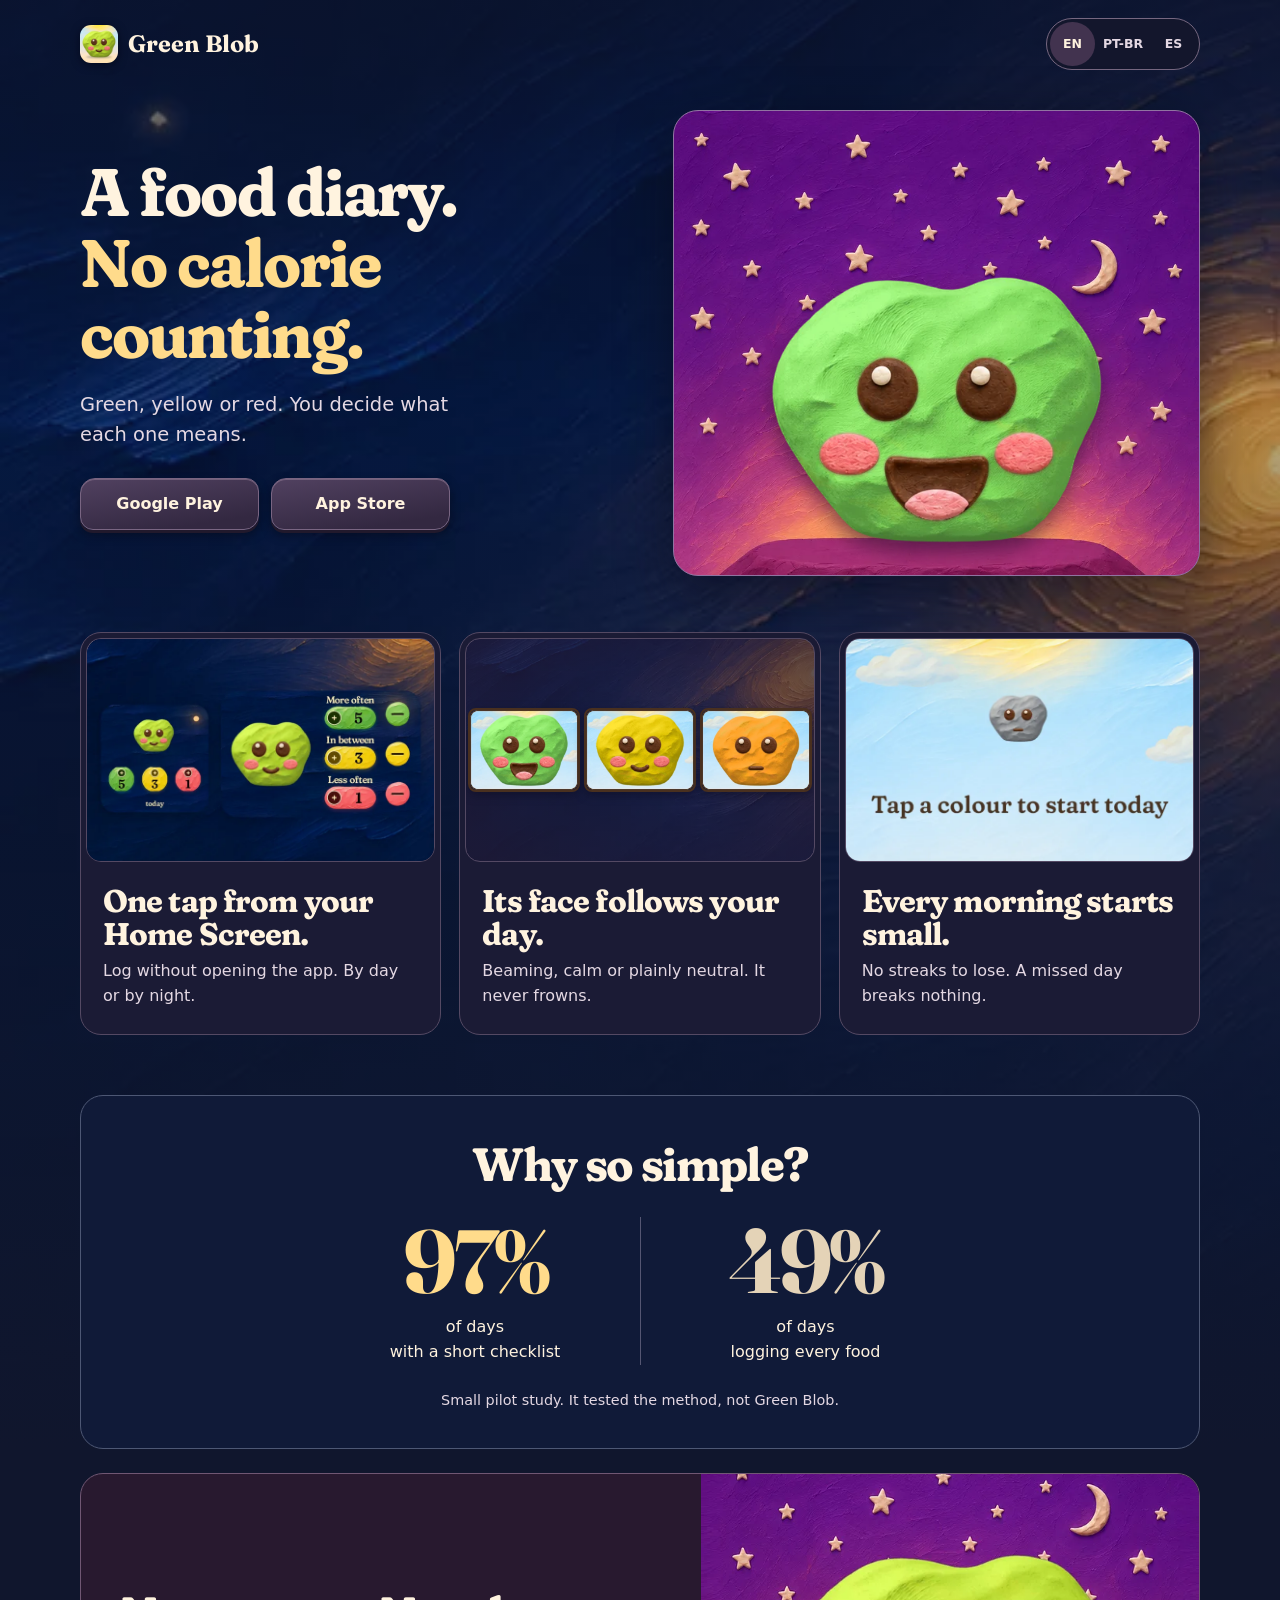
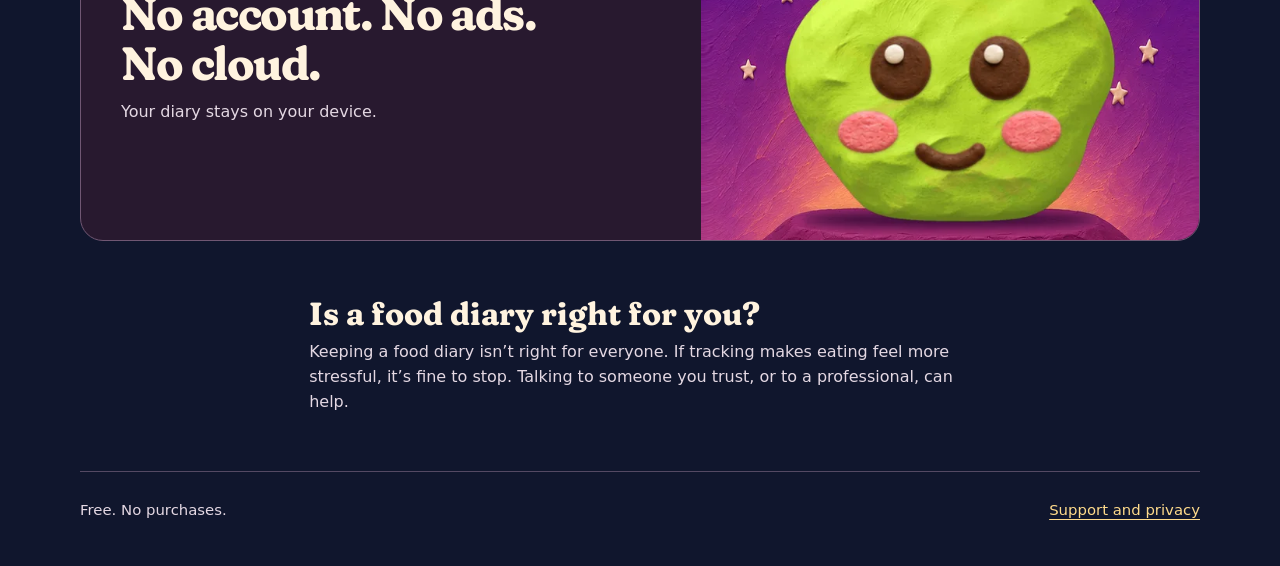
==== index.html @ ec8ce423 "Green Blob public page (English, Portuguese, Spanish) Co-Authored-By: Claude Fable 5.2 <noreply@anth" ====
<!doctype html>
<html lang="en">
<head>
  <meta charset="utf-8">
  <meta name="viewport" content="width=device-width, initial-scale=1">
  <meta name="referrer" content="no-referrer">
  <meta http-equiv="Content-Security-Policy" content="default-src 'none'; img-src 'self' file:; style-src 'self' file:; font-src 'self' file:; script-src 'sha256-MCh0ktdC26t/RYdXaxCtiKWn7UQpT9gcxXB4SCseP8E='; base-uri 'none'; form-action 'none'">
  <meta name="theme-color" content="#10162d">
  <title>Green Blob: a one-tap food diary with no calorie counting</title>
  <meta name="description" content="A food diary. No calorie counting. Green, yellow or red. You decide what each one means.">
  <link rel="icon" type="image/png" href="./assets/icon.png">
  <link rel="stylesheet" href="./assets/site.css">
  <link rel="alternate" hreflang="en" href="https://s0673468.github.io/green-blob/index.html">
  <link rel="alternate" hreflang="pt-BR" href="https://s0673468.github.io/green-blob/pt-br/index.html">
  <link rel="alternate" hreflang="es-419" href="https://s0673468.github.io/green-blob/es/index.html">
  <link rel="alternate" hreflang="x-default" href="https://s0673468.github.io/green-blob/index.html">
  <link rel="canonical" href="https://s0673468.github.io/green-blob/index.html">
  <meta property="og:type" content="website">
  <meta property="og:site_name" content="Green Blob">
  <meta property="og:locale" content="en_US">
  <meta property="og:title" content="Green Blob: a one-tap food diary with no calorie counting">
  <meta property="og:description" content="A food diary. No calorie counting. Green, yellow or red. You decide what each one means.">
  <meta property="og:image" content="https://s0673468.github.io/green-blob/assets/social.jpg">
  <meta property="og:image:type" content="image/jpeg">
  <meta property="og:image:width" content="1200">
  <meta property="og:image:height" content="630">
  <meta property="og:image:alt" content="A food diary. No calorie counting.">
  <meta name="twitter:card" content="summary_large_image">
  <meta name="twitter:title" content="Green Blob: a one-tap food diary with no calorie counting">
  <meta name="twitter:description" content="A food diary. No calorie counting. Green, yellow or red. You decide what each one means.">
  <meta name="twitter:image" content="https://s0673468.github.io/green-blob/assets/social.jpg">
  <meta name="twitter:image:alt" content="A food diary. No calorie counting.">
</head>
<body>
  <header class="masthead shell">
    <p class="brand"><img src="./assets/icon.png" width="96" height="96" alt="">Green Blob</p>
    <nav class="languages" aria-label="Language">
      <a href="./index.html" hreflang="en" lang="en" aria-label="English" aria-current="page">EN</a>
      <a href="./pt-br/index.html" hreflang="pt-BR" lang="pt-BR" aria-label="Português (Brasil)">PT-BR</a>
      <a href="./es/index.html" hreflang="es-419" lang="es-419" aria-label="Español">ES</a>
    </nav>
  </header>
  <main class="shell">
    <section class="hero">
      <div class="hero-copy">
        <h1><span>A food diary.</span> <span>No calorie counting.</span></h1>
        <p>Green, yellow or red. You decide what each one means.</p>
        <div class="stores">
          <a class="store" href="https://play.google.com/store/apps/details?id=com.german.foodblob" rel="noreferrer">Google Play</a>
          <a class="store" href="https://apps.apple.com/app/id6796639165" rel="noreferrer" data-apple>App Store</a>
        </div>
      </div>
      <div class="hero-art"><img src="./assets/hero.webp" width="441" height="363" alt=""></div>
    </section>
    <div class="features">
      <section class="feature">
        <div class="feature-art"><img src="./assets/widget-en-US.webp" width="720" height="472" alt="" loading="lazy"></div>
        <div class="feature-copy">
          <h2>One tap from your Home Screen.</h2>
          <p>Log without opening the app. By day or by night.</p>
        </div>
      </section>
      <section class="feature">
        <div class="feature-art feature-faces">
          <img src="./assets/face-beaming.webp" width="360" height="265" alt="" loading="lazy">
          <img src="./assets/face-calm.webp" width="360" height="265" alt="" loading="lazy">
          <img src="./assets/face-neutral.webp" width="360" height="265" alt="" loading="lazy">
        </div>
        <div class="feature-copy">
          <h2>Its face follows your day.</h2>
          <p>Beaming, calm or plainly neutral. It never frowns.</p>
        </div>
      </section>
      <section class="feature">
        <div class="feature-art"><img src="./assets/morning-en-US.webp" width="720" height="461" alt="" loading="lazy"></div>
        <div class="feature-copy">
          <h2>Every morning starts small.</h2>
          <p>No streaks to lose. A missed day breaks nothing.</p>
        </div>
      </section>
    </div>
    <section class="study">
      <h2>Why so simple?</h2>
      <div class="figures">
        <p class="figure"><strong>97%</strong>
          <span>of days<br>with a short checklist</span></p>
        <p class="figure"><strong>49%</strong>
          <span>of days<br>logging every food</span></p>
      </div>
      <p class="footnote">Small pilot study. It tested the method, not <span class="keep">Green Blob</span>.</p>
    </section>
    <section class="privacy">
      <div class="privacy-copy">
        <h2><span>No account.</span> <span>No ads.</span> <span>No cloud.</span></h2>
        <p>Your diary stays on your device.</p>
      </div>
      <img src="./assets/privacy.webp" width="640" height="471" alt="" loading="lazy">
    </section>
    <section class="note">
      <h2>Is a food diary right <span class="keep">for you?</span></h2>
      <p>Keeping a food diary isn’t right for everyone. If tracking makes eating feel more stressful, it’s fine to stop. Talking to someone you trust, or to a professional, can help.</p>
    </section>
  </main>
  <footer class="footer shell">
    <p>Free. No purchases.</p>
    <a href="https://food-blob-support.s0673468.chatgpt.site/#support" rel="noreferrer">Support and privacy</a>
  </footer>
  <script>(() => {
  const touchMac = navigator.platform === 'MacIntel' && navigator.maxTouchPoints > 1;
  if (/iPhone|iPad|iPod/i.test(navigator.userAgent) || touchMac) {
    const stores = document.querySelector('.stores');
    stores.prepend(stores.querySelector('[data-apple]'));
  }
})();</script>
</body>
</html>
---- assets/site.css ----
@font-face {
  font-family: Fraunces;
  src: url("fraunces-latin.woff2") format("woff2");
  font-weight: 100 900;
  font-style: normal;
  font-display: swap;
}

:root {
  color-scheme: dark;
  --ink: #fff3df;
  --muted: #e4d8e3;
  --gold: #ffdb8b;
  --ground: #10162d;
  --edge: #544963;
  --serif: Fraunces, Georgia, serif;
  --sans: system-ui, -apple-system, BlinkMacSystemFont, "Segoe UI", sans-serif;
}

* { box-sizing: border-box; }
body {
  margin: 0;
  color: var(--ink);
  background: linear-gradient(180deg, #0c132bc4, #0c132d48 400px, var(--ground) 1450px),
    var(--ground) url("paint.webp") center top / max(100%, 1240px) auto no-repeat;
  font: 1rem/1.55 var(--sans);
  -webkit-text-size-adjust: 100%;
}

img { display: block; max-width: 100%; height: auto; }
a { color: inherit; text-underline-offset: .24em; }
a:focus-visible { outline: 2px solid var(--gold); outline-offset: 4px; }
h1, h2, p { margin: 0; }
h1, h2 { font-family: var(--serif); font-weight: 700; line-height: 1.06; text-wrap: balance; }
p { color: var(--muted); }
h1, h2, .brand, .figure strong { font-variation-settings: "SOFT" 100, "WONK" 0; }
.keep { white-space: nowrap; }
.shell { width: min(1120px, calc(100% - 52px)); margin-inline: auto; }

.masthead {
  min-height: 88px;
  display: flex;
  align-items: center;
  justify-content: space-between;
  gap: 12px;
}
.brand {
  display: flex;
  align-items: center;
  gap: 10px;
  color: var(--ink);
  font: 700 1.48rem/1.1 var(--serif);
}
.brand img {
  width: 38px;
  height: 38px;
  border-radius: 11px;
  box-shadow: 0 2px 8px #020511a0;
}
.languages {
  display: flex;
  padding: 3px;
  border-radius: 999px;
  border: 1px solid #766780;
  background: #13162c;
}
.languages a {
  display: grid;
  place-items: center;
  min-inline-size: 45px;
  min-block-size: 44px;
  padding-inline: 8px;
  border-radius: inherit;
  color: var(--muted);
  font-size: .78rem;
  font-weight: 700;
  text-decoration: none;
}
.languages a[aria-current], .languages a:hover { background: #42334f; color: var(--ink); }

.hero {
  display: grid;
  grid-template-columns: 1.03fr 1fr;
  align-items: center;
  gap: clamp(24px, 4vw, 62px);
  margin-block: 22px 56px;
}
.hero h1 {
  font-size: clamp(2.75rem, 5.25vw, 4.6rem);
  letter-spacing: -.028em;
  text-wrap: unset;
}
.hero h1 span { display: block; }
.hero h1 span + span { color: var(--gold); }
:lang(pt-BR) .hero h1, :lang(es) .hero h1 { font-size: clamp(2.65rem, 4.65vw, 4.05rem); }
.hero p { max-width: 34ch; margin-top: 20px; font-size: clamp(1.02rem, 1.52vw, 1.22rem); }

.stores {
  display: grid;
  grid-template-columns: repeat(2, minmax(0, 1fr));
  gap: 12px;
  max-width: 370px;
  margin-top: 28px;
}
.store {
  display: grid;
  place-items: center;
  min-height: 52px;
  border: 1px solid #796582;
  border-radius: 15px 13px 15px 13px;
  color: var(--ink);
  background: linear-gradient(171deg, #514160, #332841 82%);
  box-shadow: inset 0 1px #a38aa178, 0 3px 0 #21192c, 0 5px 10px #05071480;
  font-weight: 700;
  text-decoration: none;
}
.store:hover, .store:focus-visible { background: #584368; }

.hero-art {
  position: relative;
  isolation: isolate;
  display: grid;
  place-items: center;
  aspect-ratio: 1.13;
  overflow: hidden;
  border-radius: 25px;
  border: 1px solid #9073a1;
  background: #492455 url("violet.webp") center bottom / cover no-repeat;
  box-shadow: 0 18px 52px #08081988;
}
.hero-art img {
  position: absolute;
  width: 68%;
  bottom: 4%;
  filter: drop-shadow(0 10px 10px #350f36a0);
}

.features {
  display: grid;
  grid-template-columns: repeat(3, minmax(0, 1fr));
  gap: 18px;
  margin-bottom: 60px;
}
.feature {
  overflow: hidden;
  border: 1px solid var(--edge);
  border-radius: 21px;
  background: #1b1b35;
}
.feature-art {
  display: grid;
  place-items: center;
  aspect-ratio: 1.56;
  overflow: hidden;
  margin: 5px 5px 0;
  border: 1px solid var(--edge);
  border-radius: 15px;
}
.feature-art > img { width: 100%; height: 100%; object-fit: cover; }
.feature-faces {
  --face-gap: 4px;
  display: flex;
  justify-content: center;
  align-content: center;
  align-items: center;
  gap: var(--face-gap);
  padding: 2px;
  background: radial-gradient(ellipse at center, #33244855, #241b37bc 90%),
    #25243f url("paint.webp") center 40% / cover;
}
.feature-faces > img {
  flex: none;
  width: calc((100% - 2 * var(--face-gap)) / 3);
  height: auto;
  border: 2px solid #49301f;
  border-radius: 7% / 9.5%;
  filter: drop-shadow(0 3px 5px #0d0d24a0);
}
.feature-copy { padding: 22px 22px 25px; }
.feature h2 { font-size: clamp(1.62rem, 2.45vw, 2.1rem); letter-spacing: -.028em; text-wrap: unset; }
.feature p { margin-top: 9px; }

.study {
  padding: 44px 24px 37px;
  text-align: center;
  background: #101a38;
  border: 1px solid #4d5774;
  border-radius: 23px;
}
.study h2, .privacy h2 { font-size: clamp(2rem, 3.65vw, 3.2rem); letter-spacing: -.035em; }
.figures {
  display: grid;
  grid-template-columns: repeat(2, minmax(0, 1fr));
  width: min(660px, 100%);
  margin: 28px auto 24px;
}
.figure { padding: 0 17px; }
.figure + .figure { border-left: 1px solid #555672; }
.figure strong {
  display: block;
  font: 700 clamp(2.85rem, 7vw, 6.15rem)/.98 var(--serif);
  letter-spacing: -.045em;
  color: var(--gold);
  white-space: nowrap;
}
.figure + .figure strong { color: #e4d3b7; }
.figure span { display: block; margin-top: 10px; color: var(--ink); }
.study .footnote { font-size: .9rem; }

.privacy {
  display: grid;
  grid-template-columns: 1.2fr 1fr;
  align-items: center;
  gap: 22px;
  margin-top: 24px;
  overflow: hidden;
  border-radius: 23px;
  border: 1px solid #705773;
  background: #28192f;
}
.privacy-copy { padding: 30px 20px 30px 40px; }
.privacy h2 { text-wrap: unset; }
.privacy h2 span { display: inline-block; }
.privacy p { margin-top: 12px; }
.privacy img { width: 100%; aspect-ratio: 1.36; object-fit: cover; }

.note { max-width: 65ch; margin: 56px auto; }
.note h2 { font-size: clamp(1.55rem, 2.6vw, 2rem); text-wrap: balance; }
.note p { margin-top: 9px; }
.footer {
  display: flex;
  justify-content: space-between;
  align-items: center;
  flex-wrap: wrap;
  gap: 0 18px;
  min-height: 79px;
  margin-bottom: 16px;
  border-top: 1px solid var(--edge);
  font-size: .93rem;
}
.footer a { display: inline-flex; align-items: center; min-height: 44px; color: var(--gold); }

@media (max-width: 850px) {
  .shell { width: min(560px, calc(100% - 36px)); }
  .masthead { min-height: 69px; }
  .hero { grid-template-columns: minmax(0, 1fr); gap: 25px; margin-block: 25px 34px; }
  .hero h1 { font-size: clamp(2.65rem, 9vw, 4.1rem); }
  :lang(pt-BR) .hero h1, :lang(es) .hero h1 { font-size: clamp(2.45rem, 8vw, 3.65rem); }
  .hero p { margin-top: 13px; }
  .stores { margin-top: 21px; }
  .hero-art { aspect-ratio: 1.26; }
  body {
    background-image: linear-gradient(180deg, #0c132be0, #0c132d65 330px, var(--ground) 710px),
      url("paint.webp");
    background-position: center top, center -214px;
    background-size: auto, max(720px, 100%) auto;
  }
  .hero-art img { width: 66%; bottom: 4%; }
  .feature-faces {
    aspect-ratio: auto;
    flex-wrap: wrap;
    padding: 14px;
  }
  .feature-faces > img { width: max(100px, calc((100% - 2 * var(--face-gap)) / 3)); }
  .features { grid-template-columns: minmax(0, 1fr); gap: 16px; margin-bottom: 36px; }
  .feature-copy { padding: 18px 18px 21px; }
  .study { padding: 30px 12px 28px; }
  .figures { margin-block: 23px 21px; }
  .figure { padding-inline: 6px; }
  .figure span { font-size: .92rem; }
  .privacy { grid-template-columns: minmax(0, 1fr); gap: 0; margin-top: 18px; }
  .privacy-copy { padding: 25px 18px 21px; }

  .note { margin-block: 33px; }
  .footer { padding-top: 8px; margin-bottom: 8px; }
}

@media (max-width: 355px) {
  .shell { width: calc(100% - 28px); }
  .brand { gap: 6px; font-size: 1.16rem; }
  .brand img { width: 32px; height: 32px; }
  .languages a { min-inline-size: 41px; padding-inline: 6px; }
}

@media (forced-colors: active) {
  .languages a[aria-current] { outline: 1px solid; }
}
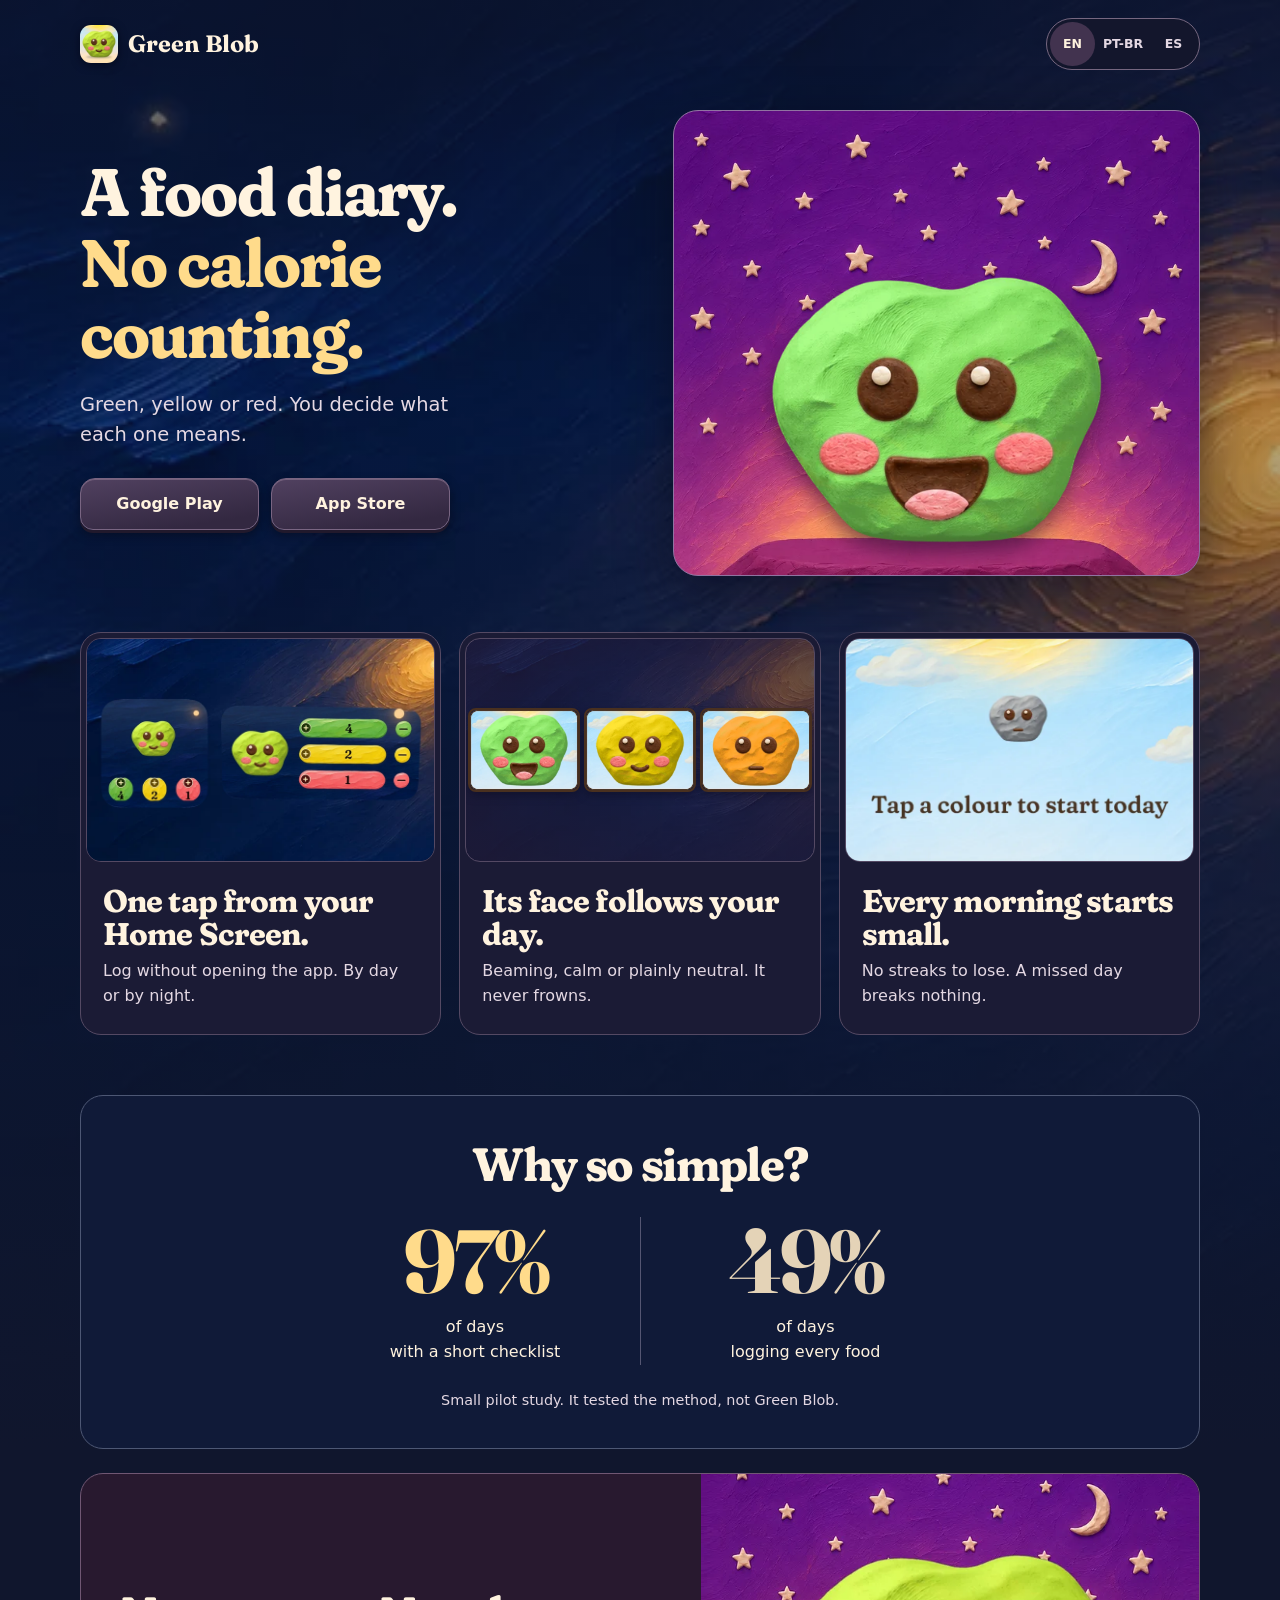
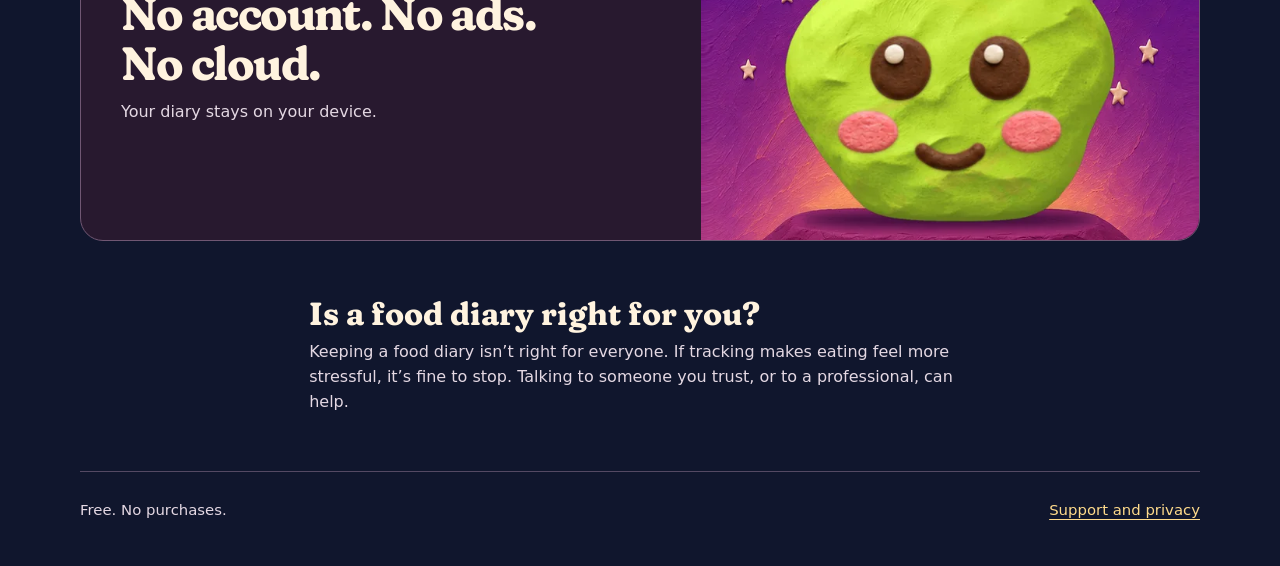
==== commit 41740d4c: "Show wordless Shrine widgets on the site" ====
--- a/index.html
+++ b/index.html
@@ -54,7 +54,7 @@
     </section>
     <div class="features">
       <section class="feature">
-        <div class="feature-art"><img src="./assets/widget-en-US.webp" width="720" height="472" alt="" loading="lazy"></div>
+        <div class="feature-art"><img src="./assets/widget.webp" width="720" height="472" alt="" loading="lazy"></div>
         <div class="feature-copy">
           <h2>One tap from your Home Screen.</h2>
           <p>Log without opening the app. By day or by night.</p>
